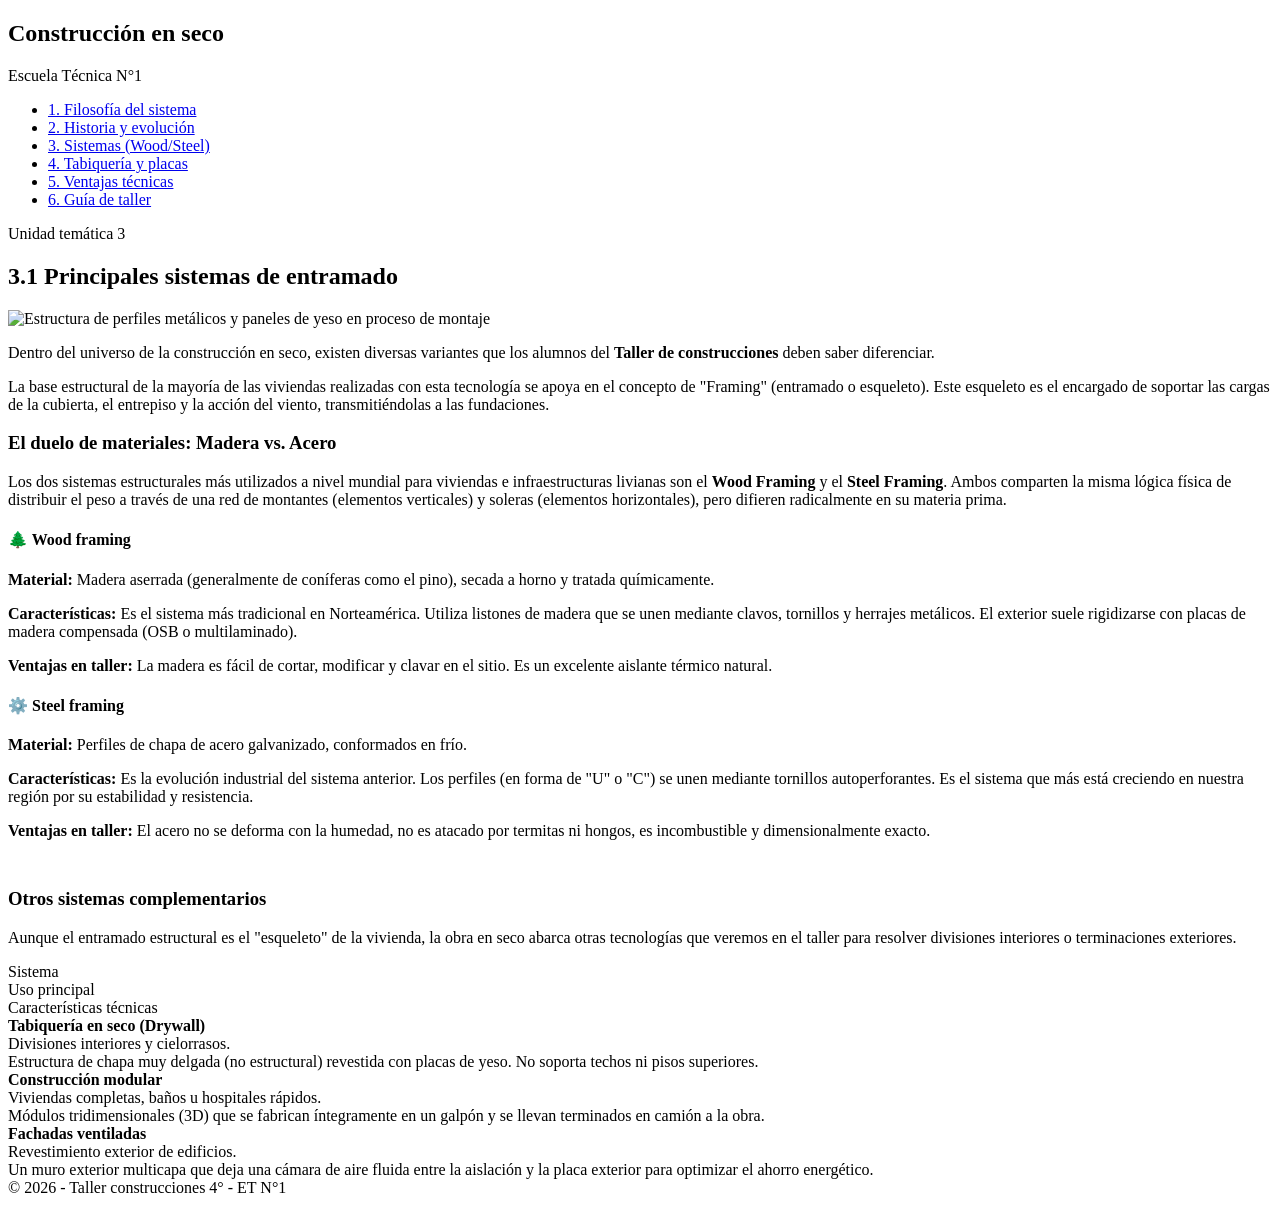
==== sistemas.html @ 57bbfccf "Se agrega ventajas.html, se modifica menú de navegación y se agrega carpeta para imágenes" ====
<!DOCTYPE html>
<html lang="es">
<head>
    <meta charset="UTF-8">
    <meta name="viewport" content="width=device-width, initial-scale=1.0">
    <title>Sistemas constructivos | ET N°1</title>
    <link href="https://fonts.googleapis.com/css2?family=Inter:wght@300;400;600;700&family=Roboto+Mono:wght@400;500&display=swap" rel="stylesheet">
    <link rel="stylesheet" href="styles.css">
</head>
<body>

    <aside>
        <h1>Construcción en seco</h1>
        <span class="school-name">Escuela Técnica N°1</span>
        <nav>
            <ul>
                <li><a href="index.html">1. Filosofía del sistema</a></li>
                <li><a href="historia.html">2. Historia y evolución</a></li>
                <li><a href="sistemas.html" class="active">3. Sistemas (Wood/Steel)</a></li>
                <li><a href="tabiqueria.html">4. Tabiquería y placas</a></li>
                <li><a href="ventajas.html">5. Ventajas técnicas</a></li>
                <li><a href="guia.html">6. Guía de taller</a></li>
            </ul>
        </nav>
    </aside>

    <main>
        <div class="container">
            <span class="badge">Unidad temática 3</span>
            <h2>3.1 Principales sistemas de entramado</h2>
            
            <img src="https://images.pexels.com/photos/1463917/pexels-photo-1463917.jpeg?auto=compress&cs=tinysrgb&w=850" 
                 alt="Estructura de perfiles metálicos y paneles de yeso en proceso de montaje" 
                 class="hero-image">

            <div class="intro-box">
                <p>Dentro del universo de la construcción en seco, existen diversas variantes que los alumnos del <strong>Taller de construcciones</strong> deben saber diferenciar.</p>
                <p>La base estructural de la mayoría de las viviendas realizadas con esta tecnología se apoya en el concepto de <span class="highlight">"Framing" (entramado o esqueleto)</span>. Este esqueleto es el encargado de soportar las cargas de la cubierta, el entrepiso y la acción del viento, transmitiéndolas a las fundaciones.</p>
            </div>

            <h3>El duelo de materiales: Madera vs. Acero</h3>
            <p>Los dos sistemas estructurales más utilizados a nivel mundial para viviendas e infraestructuras livianas son el <strong>Wood Framing</strong> y el <strong>Steel Framing</strong>. Ambos comparten la misma lógica física de distribuir el peso a través de una red de montantes (elementos verticales) y soleras (elementos horizontales), pero difieren radicalmente en su materia prima.</p>

            <div class="grid-pilares">
                <div class="pilar-card">
                    <h4>🌲 Wood framing</h4>
                    <p><strong>Material:</strong> Madera aserrada (generalmente de coníferas como el pino), secada a horno y tratada químicamente.</p>
                    <p><strong>Características:</strong> Es el sistema más tradicional en Norteamérica. Utiliza listones de madera que se unen mediante clavos, tornillos y herrajes metálicos. El exterior suele rigidizarse con placas de madera compensada (OSB o multilaminado).</p>
                    <p><strong>Ventajas en taller:</strong> La madera es fácil de cortar, modificar y clavar en el sitio. Es un excelente aislante térmico natural.</p>
                </div>

                <div class="pilar-card">
                    <h4>⚙️ Steel framing</h4>
                    <p><strong>Material:</strong> Perfiles de chapa de acero galvanizado, conformados en frío.</p>
                    <p><strong>Características:</strong> Es la evolución industrial del sistema anterior. Los perfiles (en forma de "U" o "C") se unen mediante tornillos autoperforantes. Es el sistema que más está creciendo en nuestra región por su estabilidad y resistencia.</p>
                    <p><strong>Ventajas en taller:</strong> El acero no se deforma con la humedad, no es atacado por termitas ni hongos, es incombustible y dimensionalmente exacto.</p>
                </div>
            </div>

            <h3 style="margin-top: 3rem;">Otros sistemas complementarios</h3>
            <p>Aunque el entramado estructural es el "esqueleto" de la vivienda, la obra en seco abarca otras tecnologías que veremos en el taller para resolver divisiones interiores o terminaciones exteriores.</p>

            <div class="table-section">
                <div class="grid-row header-row">
                    <div class="grid-item">Sistema</div>
                    <div class="grid-item">Uso principal</div>
                    <div class="grid-item">Características técnicas</div>
                </div>

                <div class="grid-row">
                    <div class="grid-item"><strong>Tabiquería en seco (Drywall)</strong></div>
                    <div class="grid-item">Divisiones interiores y cielorrasos.</div>
                    <div class="grid-item">Estructura de chapa muy delgada (no estructural) revestida con placas de yeso. No soporta techos ni pisos superiores.</div>
                </div>

                <div class="grid-row">
                    <div class="grid-item"><strong>Construcción modular</strong></div>
                    <div class="grid-item">Viviendas completas, baños u hospitales rápidos.</div>
                    <div class="grid-item">Módulos tridimensionales (3D) que se fabrican íntegramente en un galpón y se llevan terminados en camión a la obra.</div>
                </div>

                <div class="grid-row">
                    <div class="grid-item"><strong>Fachadas ventiladas</strong></div>
                    <div class="grid-item">Revestimiento exterior de edificios.</div>
                    <div class="grid-item">Un muro exterior multicapa que deja una cámara de aire fluida entre la aislación y la placa exterior para optimizar el ahorro energético.</div>
                </div>
            </div>

            <footer>
                © 2026 - Taller construcciones 4° - ET N°1
            </footer>
        </div>
    </main>

</body>
</html>
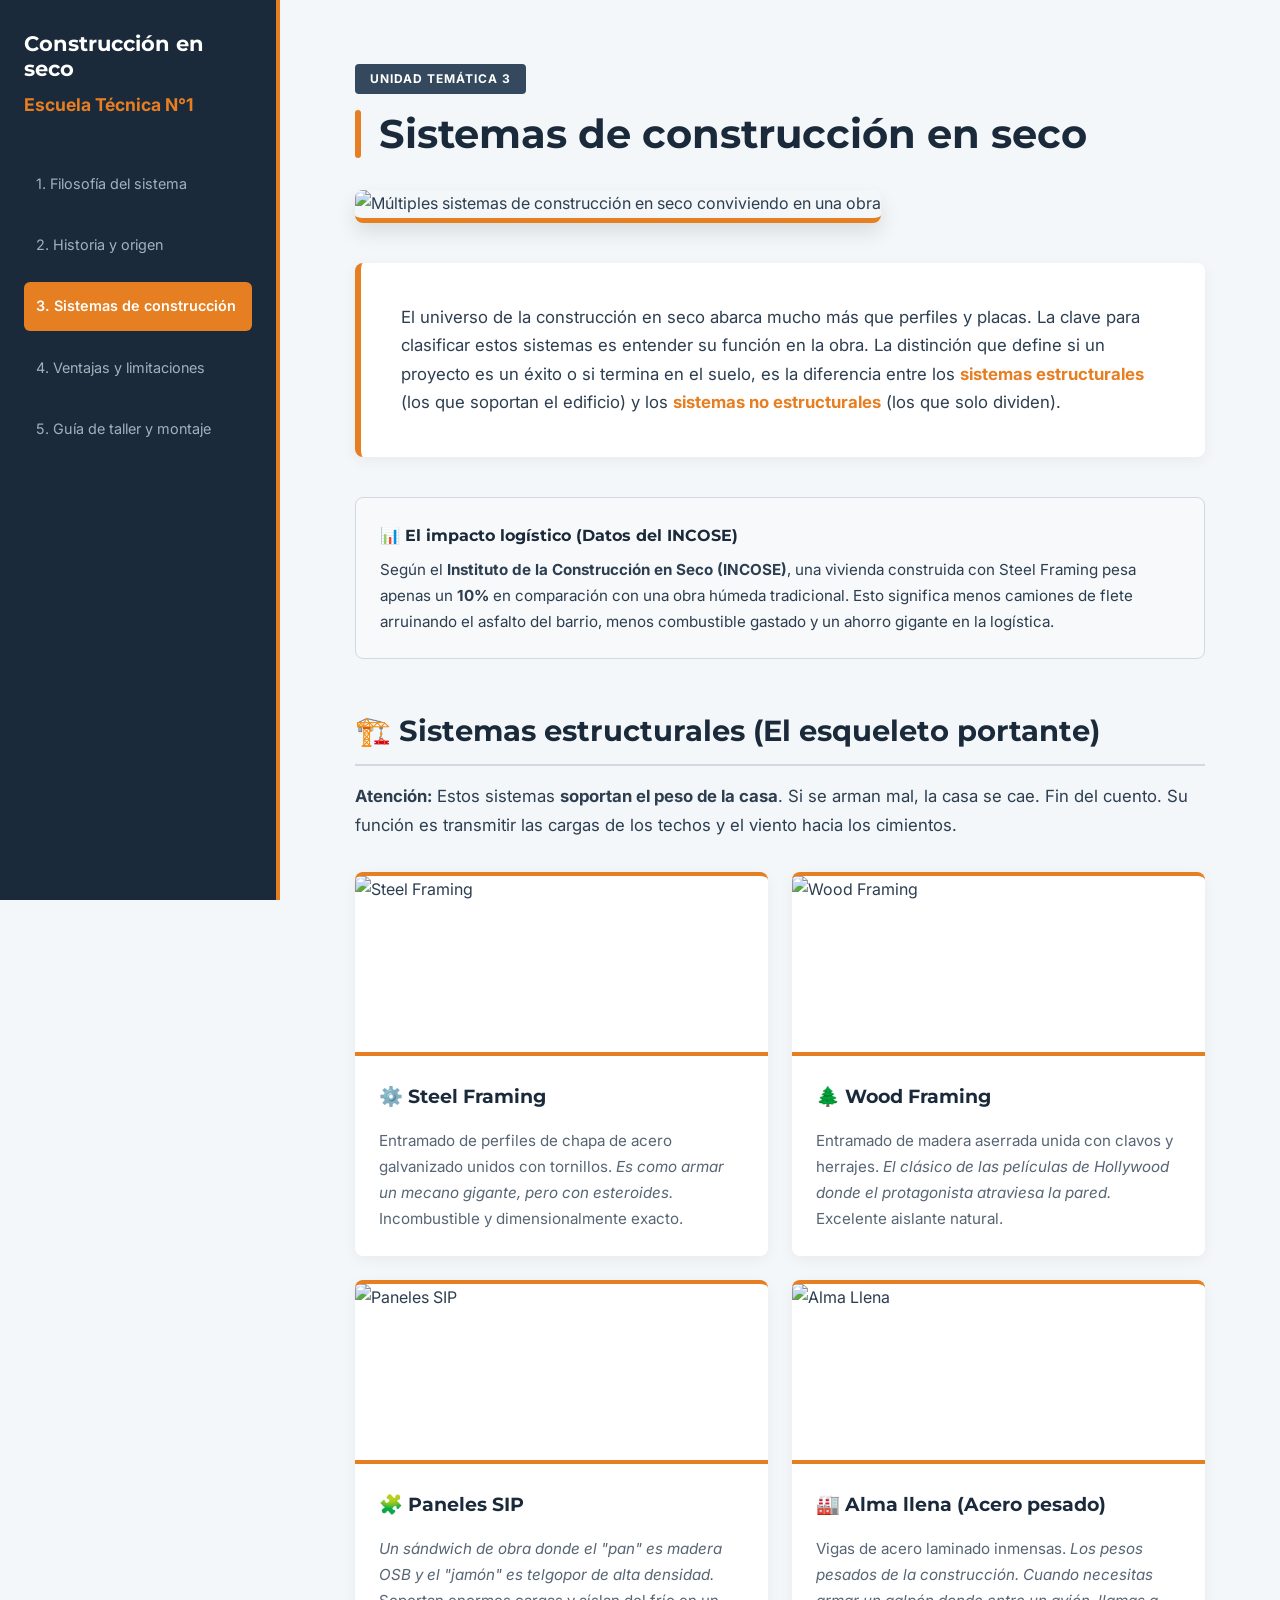
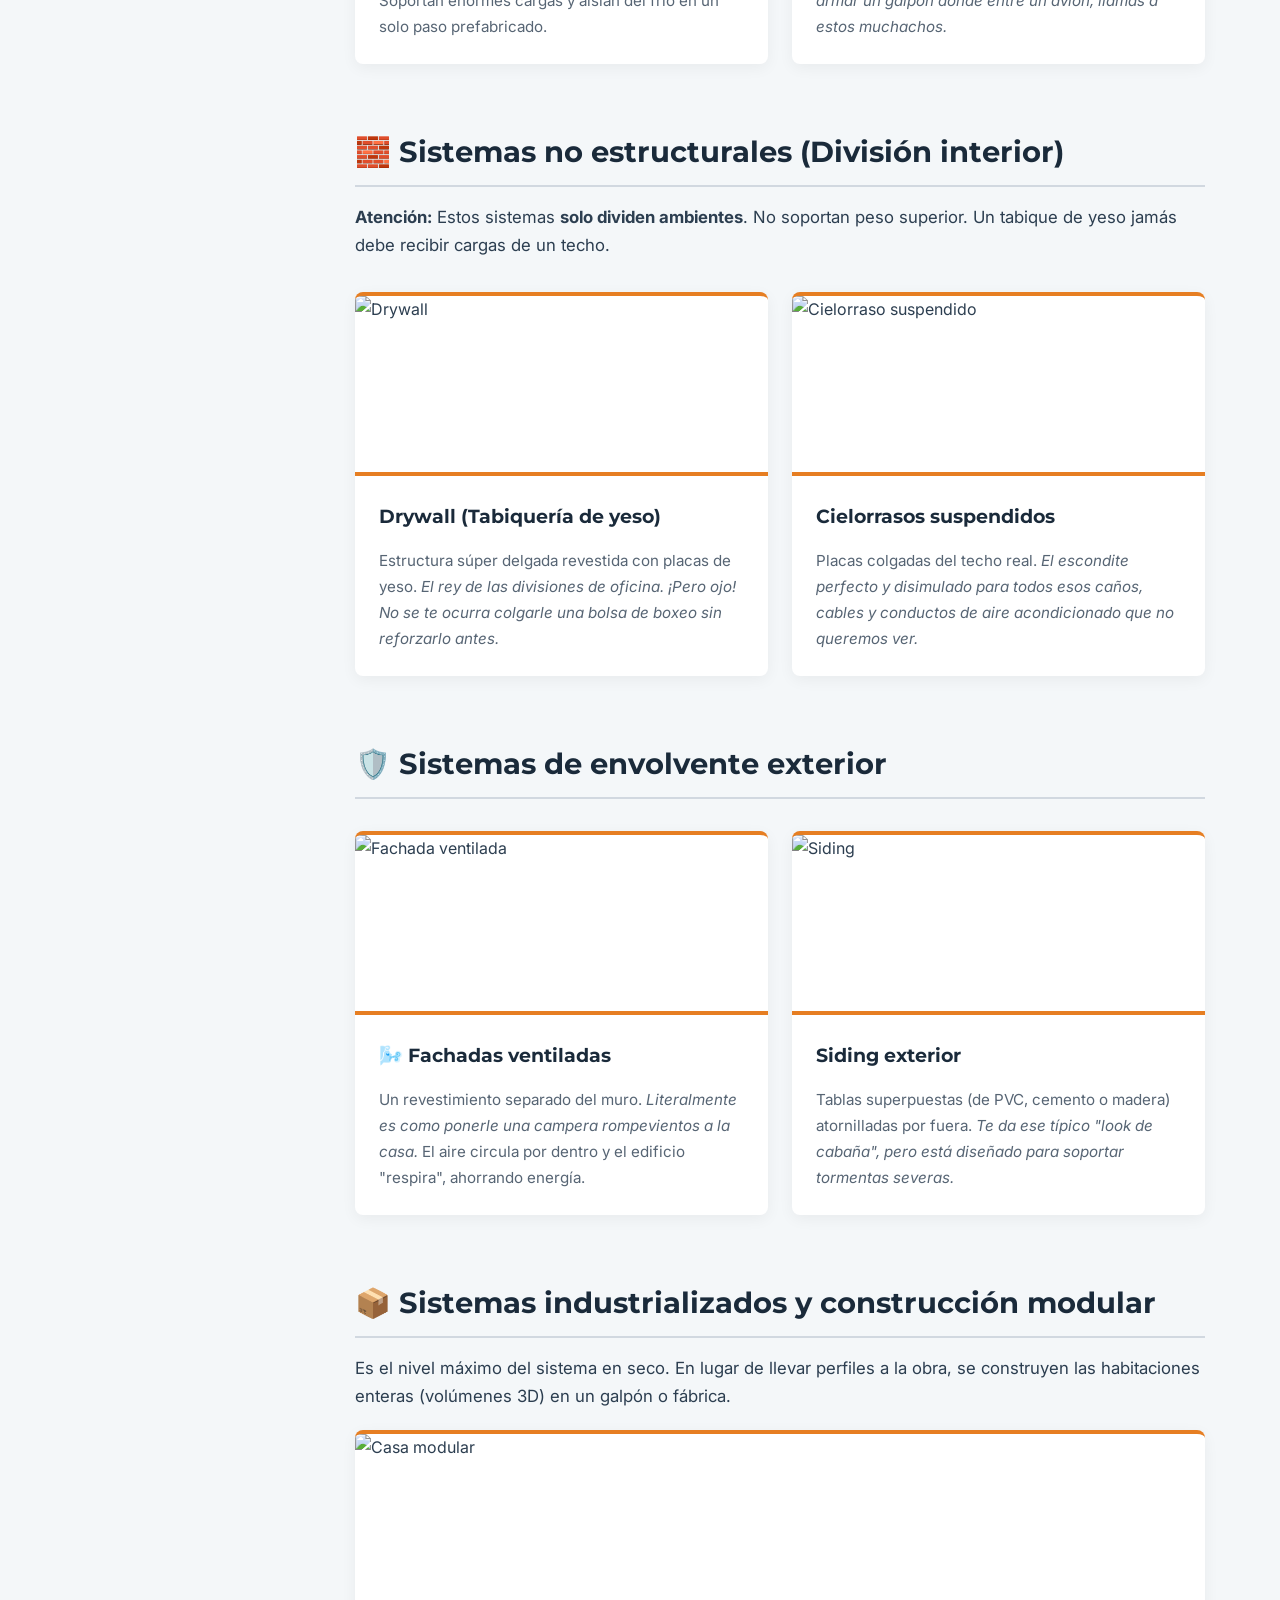
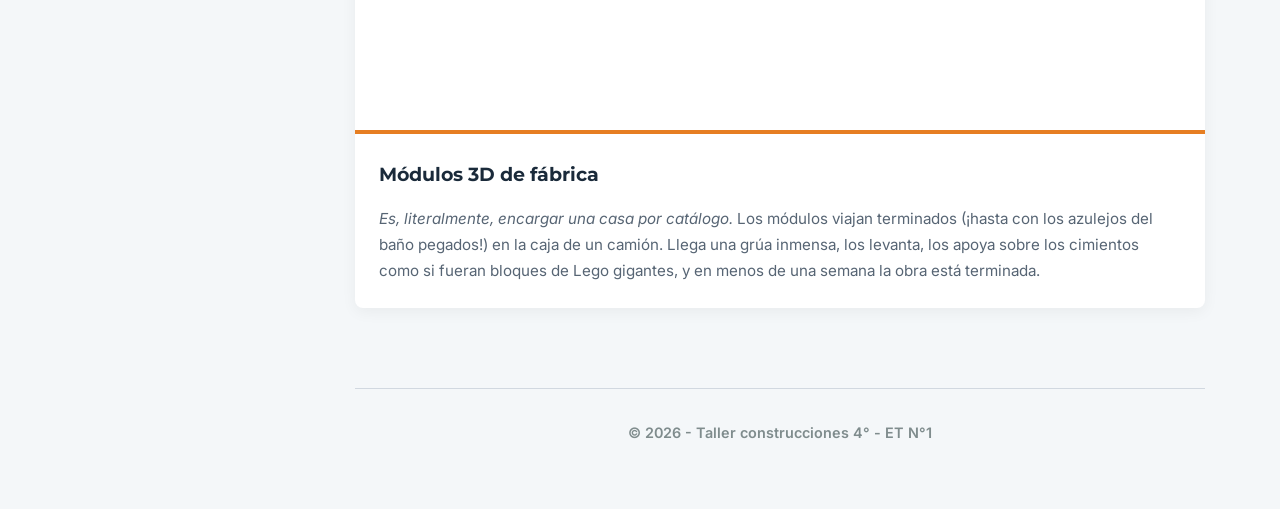
==== commit 6ee61501: "Se agregan imágenes y cards con tipos de sistemas constructivos" ====
--- a/sistemas.html
+++ b/sistemas.html
@@ -3,8 +3,8 @@
 <head>
     <meta charset="UTF-8">
     <meta name="viewport" content="width=device-width, initial-scale=1.0">
-    <title>Sistemas constructivos | ET N°1</title>
-    <link href="https://fonts.googleapis.com/css2?family=Inter:wght@300;400;600;700&family=Roboto+Mono:wght@400;500&display=swap" rel="stylesheet">
+    <title>Sistemas de Construcción en Seco | ET N°1</title>
+    <link href="https://fonts.googleapis.com/css2?family=Inter:wght@300;400;600;700&family=Montserrat:wght@600;700;800&display=swap" rel="stylesheet">
     <link rel="stylesheet" href="styles.css">
 </head>
 <body>
@@ -15,11 +15,10 @@
         <nav>
             <ul>
                 <li><a href="index.html">1. Filosofía del sistema</a></li>
-                <li><a href="historia.html">2. Historia y evolución</a></li>
-                <li><a href="sistemas.html" class="active">3. Sistemas (Wood/Steel)</a></li>
-                <li><a href="tabiqueria.html">4. Tabiquería y placas</a></li>
-                <li><a href="ventajas.html">5. Ventajas técnicas</a></li>
-                <li><a href="guia.html">6. Guía de taller</a></li>
+                <li><a href="historia.html">2. Historia y origen</a></li>
+                <li><a href="sistemas.html" class="active">3. Sistemas de construcción</a></li>
+                <li><a href="analisis.html">4. Ventajas y limitaciones</a></li>
+                <li><a href="guia.html">5. Guía de taller y montaje</a></li>
             </ul>
         </nav>
     </aside>
@@ -27,62 +26,107 @@
     <main>
         <div class="container">
             <span class="badge">Unidad temática 3</span>
-            <h2>3.1 Principales sistemas de entramado</h2>
+            <h2>Sistemas de construcción en seco</h2>
             
-            <img src="https://images.pexels.com/photos/1463917/pexels-photo-1463917.jpeg?auto=compress&cs=tinysrgb&w=850" 
-                 alt="Estructura de perfiles metálicos y paneles de yeso en proceso de montaje" 
+            <img src="img/sistemas-varios.jpg" 
+                 alt="Múltiples sistemas de construcción en seco conviviendo en una obra" 
                  class="hero-image">
 
             <div class="intro-box">
-                <p>Dentro del universo de la construcción en seco, existen diversas variantes que los alumnos del <strong>Taller de construcciones</strong> deben saber diferenciar.</p>
-                <p>La base estructural de la mayoría de las viviendas realizadas con esta tecnología se apoya en el concepto de <span class="highlight">"Framing" (entramado o esqueleto)</span>. Este esqueleto es el encargado de soportar las cargas de la cubierta, el entrepiso y la acción del viento, transmitiéndolas a las fundaciones.</p>
+                <p>El universo de la construcción en seco abarca mucho más que perfiles y placas. La clave para clasificar estos sistemas es entender su función en la obra. La distinción que define si un proyecto es un éxito o si termina en el suelo, es la diferencia entre los <span class="highlight">sistemas estructurales</span> (los que soportan el edificio) y los <span class="highlight">sistemas no estructurales</span> (los que solo dividen).</p>
             </div>
 
-            <h3>El duelo de materiales: Madera vs. Acero</h3>
-            <p>Los dos sistemas estructurales más utilizados a nivel mundial para viviendas e infraestructuras livianas son el <strong>Wood Framing</strong> y el <strong>Steel Framing</strong>. Ambos comparten la misma lógica física de distribuir el peso a través de una red de montantes (elementos verticales) y soleras (elementos horizontales), pero difieren radicalmente en su materia prima.</p>
+            <div style="background-color: #f8f9fa; border: 1px solid #d1d8e0; border-radius: 8px; padding: 1.5rem; margin-bottom: 3rem;">
+                <h4 style="color: var(--primary); margin-bottom: 0.5rem;">📊 El impacto logístico (Datos del INCOSE)</h4>
+                <p style="font-size: 0.95rem; margin-bottom: 0;">Según el <strong>Instituto de la Construcción en Seco (INCOSE)</strong>, una vivienda construida con Steel Framing pesa apenas un <strong>10%</strong> en comparación con una obra húmeda tradicional. Esto significa menos camiones de flete arruinando el asfalto del barrio, menos combustible gastado y un ahorro gigante en la logística.</p>
+            </div>
+
+            <h3>🏗️ Sistemas estructurales (El esqueleto portante)</h3>
+            <p><strong>Atención:</strong> Estos sistemas <strong>soportan el peso de la casa</strong>. Si se arman mal, la casa se cae. Fin del cuento. Su función es transmitir las cargas de los techos y el viento hacia los cimientos.</p>
 
             <div class="grid-pilares">
-                <div class="pilar-card">
-                    <h4>🌲 Wood framing</h4>
-                    <p><strong>Material:</strong> Madera aserrada (generalmente de coníferas como el pino), secada a horno y tratada químicamente.</p>
-                    <p><strong>Características:</strong> Es el sistema más tradicional en Norteamérica. Utiliza listones de madera que se unen mediante clavos, tornillos y herrajes metálicos. El exterior suele rigidizarse con placas de madera compensada (OSB o multilaminado).</p>
-                    <p><strong>Ventajas en taller:</strong> La madera es fácil de cortar, modificar y clavar en el sitio. Es un excelente aislante térmico natural.</p>
+                <div class="pilar-card sin-padding-top">
+                    <img src="https://images.pexels.com/photos/1463917/pexels-photo-1463917.jpeg?auto=compress&cs=tinysrgb&w=600" class="card-img" alt="Steel Framing">
+                    <div class="card-content">
+                        <h4>⚙️ Steel Framing</h4>
+                        <p>Entramado de perfiles de chapa de acero galvanizado unidos con tornillos. <em>Es como armar un mecano gigante, pero con esteroides.</em> Incombustible y dimensionalmente exacto.</p>
+                    </div>
                 </div>
 
-                <div class="pilar-card">
-                    <h4>⚙️ Steel framing</h4>
-                    <p><strong>Material:</strong> Perfiles de chapa de acero galvanizado, conformados en frío.</p>
-                    <p><strong>Características:</strong> Es la evolución industrial del sistema anterior. Los perfiles (en forma de "U" o "C") se unen mediante tornillos autoperforantes. Es el sistema que más está creciendo en nuestra región por su estabilidad y resistencia.</p>
-                    <p><strong>Ventajas en taller:</strong> El acero no se deforma con la humedad, no es atacado por termitas ni hongos, es incombustible y dimensionalmente exacto.</p>
+                <div class="pilar-card sin-padding-top">
+                    <img src="https://images.pexels.com/photos/2209529/pexels-photo-2209529.jpeg?auto=compress&cs=tinysrgb&w=600" class="card-img" alt="Wood Framing">
+                    <div class="card-content">
+                        <h4>🌲 Wood Framing</h4>
+                        <p>Entramado de madera aserrada unida con clavos y herrajes. <em>El clásico de las películas de Hollywood donde el protagonista atraviesa la pared.</em> Excelente aislante natural.</p>
+                    </div>
+                </div>
+
+                <div class="pilar-card sin-padding-top">
+                    <img src="https://images.pexels.com/photos/2760241/pexels-photo-2760241.jpeg?auto=compress&cs=tinysrgb&w=600" class="card-img" alt="Paneles SIP">
+                    <div class="card-content">
+                        <h4>🧩 Paneles SIP</h4>
+                        <p><em>Un sándwich de obra donde el "pan" es madera OSB y el "jamón" es telgopor de alta densidad.</em> Soportan enormes cargas y aíslan del frío en un solo paso prefabricado.</p>
+                    </div>
+                </div>
+
+                <div class="pilar-card sin-padding-top">
+                    <img src="https://images.pexels.com/photos/1750566/pexels-photo-1750566.jpeg?auto=compress&cs=tinysrgb&w=600" class="card-img" alt="Alma Llena">
+                    <div class="card-content">
+                        <h4>🏭 Alma llena (Acero pesado)</h4>
+                        <p>Vigas de acero laminado inmensas. <em>Los pesos pesados de la construcción. Cuando necesitas armar un galpón donde entre un avión, llamas a estos muchachos.</em></p>
+                    </div>
                 </div>
             </div>
 
-            <h3 style="margin-top: 3rem;">Otros sistemas complementarios</h3>
-            <p>Aunque el entramado estructural es el "esqueleto" de la vivienda, la obra en seco abarca otras tecnologías que veremos en el taller para resolver divisiones interiores o terminaciones exteriores.</p>
+            <h3 style="margin-top: 4rem;">🧱 Sistemas no estructurales (División interior)</h3>
+            <p><strong>Atención:</strong> Estos sistemas <strong>solo dividen ambientes</strong>. No soportan peso superior. Un tabique de yeso jamás debe recibir cargas de un techo.</p>
 
-            <div class="table-section">
-                <div class="grid-row header-row">
-                    <div class="grid-item">Sistema</div>
-                    <div class="grid-item">Uso principal</div>
-                    <div class="grid-item">Características técnicas</div>
+            <div class="grid-pilares">
+                <div class="pilar-card sin-padding-top">
+                    <img src="https://images.pexels.com/photos/1216544/pexels-photo-1216544.jpeg?auto=compress&cs=tinysrgb&w=600" class="card-img" alt="Drywall">
+                    <div class="card-content">
+                        <h4>Drywall (Tabiquería de yeso)</h4>
+                        <p>Estructura súper delgada revestida con placas de yeso. <em>El rey de las divisiones de oficina. ¡Pero ojo! No se te ocurra colgarle una bolsa de boxeo sin reforzarlo antes.</em></p>
+                    </div>
                 </div>
 
-                <div class="grid-row">
-                    <div class="grid-item"><strong>Tabiquería en seco (Drywall)</strong></div>
-                    <div class="grid-item">Divisiones interiores y cielorrasos.</div>
-                    <div class="grid-item">Estructura de chapa muy delgada (no estructural) revestida con placas de yeso. No soporta techos ni pisos superiores.</div>
+                <div class="pilar-card sin-padding-top">
+                    <img src="https://images.pexels.com/photos/259962/pexels-photo-259962.jpeg?auto=compress&cs=tinysrgb&w=600" class="card-img" alt="Cielorraso suspendido">
+                    <div class="card-content">
+                        <h4>Cielorrasos suspendidos</h4>
+                        <p>Placas colgadas del techo real. <em>El escondite perfecto y disimulado para todos esos caños, cables y conductos de aire acondicionado que no queremos ver.</em></p>
+                    </div>
+                </div>
+            </div>
+
+            <h3 style="margin-top: 4rem;">🛡️ Sistemas de envolvente exterior</h3>
+
+            <div class="grid-pilares">
+                <div class="pilar-card sin-padding-top">
+                    <img src="https://images.pexels.com/photos/2581598/pexels-photo-2581598.jpeg?auto=compress&cs=tinysrgb&w=600" class="card-img" alt="Fachada ventilada">
+                    <div class="card-content">
+                        <h4>🌬️ Fachadas ventiladas</h4>
+                        <p>Un revestimiento separado del muro. <em>Literalmente es como ponerle una campera rompevientos a la casa.</em> El aire circula por dentro y el edificio "respira", ahorrando energía.</p>
+                    </div>
                 </div>
 
-                <div class="grid-row">
-                    <div class="grid-item"><strong>Construcción modular</strong></div>
-                    <div class="grid-item">Viviendas completas, baños u hospitales rápidos.</div>
-                    <div class="grid-item">Módulos tridimensionales (3D) que se fabrican íntegramente en un galpón y se llevan terminados en camión a la obra.</div>
+                <div class="pilar-card sin-padding-top">
+                    <img src="https://images.pexels.com/photos/208816/pexels-photo-208816.jpeg?auto=compress&cs=tinysrgb&w=600" class="card-img" alt="Siding">
+                    <div class="card-content">
+                        <h4> Siding exterior</h4>
+                        <p>Tablas superpuestas (de PVC, cemento o madera) atornilladas por fuera. <em>Te da ese típico "look de cabaña", pero está diseñado para soportar tormentas severas.</em></p>
+                    </div>
                 </div>
+            </div>
 
-                <div class="grid-row">
-                    <div class="grid-item"><strong>Fachadas ventiladas</strong></div>
-                    <div class="grid-item">Revestimiento exterior de edificios.</div>
-                    <div class="grid-item">Un muro exterior multicapa que deja una cámara de aire fluida entre la aislación y la placa exterior para optimizar el ahorro energético.</div>
+            <h3 style="margin-top: 4rem;">📦 Sistemas industrializados y construcción modular</h3>
+            <p>Es el nivel máximo del sistema en seco. En lugar de llevar perfiles a la obra, se construyen las habitaciones enteras (volúmenes 3D) en un galpón o fábrica.</p>
+
+            <div class="pilar-card sin-padding-top" style="max-width: 100%; margin-top: 1rem;">
+                <img src="https://images.pexels.com/photos/101808/pexels-photo-101808.jpeg?auto=compress&cs=tinysrgb&w=850" class="card-img" alt="Casa modular" style="height: 300px;">
+                <div class="card-content">
+                    <h4>Módulos 3D de fábrica</h4>
+                    <p><em>Es, literalmente, encargar una casa por catálogo.</em> Los módulos viajan terminados (¡hasta con los azulejos del baño pegados!) en la caja de un camión. Llega una grúa inmensa, los levanta, los apoya sobre los cimientos como si fueran bloques de Lego gigantes, y en menos de una semana la obra está terminada.</p>
                 </div>
             </div>
 
--- a/styles.css
+++ b/styles.css
@@ -0,0 +1,351 @@
+/* Variables y configuración base */
+:root {
+    --primary: #1a2a3a; /* Azul oscuro institucional */
+    --accent: #e67e22;  /* Naranja industrial/técnico */
+    --bg: #f4f7f9;
+    --text: #2c3e50;
+    --white: #ffffff;
+    --border: #d1d8e0;
+}
+
+* {
+    box-sizing: border-box;
+    margin: 0;
+    padding: 0;
+}
+
+body {
+    font-family: 'Inter', sans-serif;
+    background-color: var(--bg);
+    color: var(--text);
+    line-height: 1.7;
+    display: flex;
+}
+
+/* --- Barra lateral (sidebar) --- */
+aside {
+    width: 280px;
+    background-color: var(--primary);
+    color: white;
+    height: 100vh;
+    position: fixed;
+    padding: 2rem 1.5rem;
+    display: flex;
+    flex-direction: column;
+    z-index: 100;
+    border-right: 4px solid var(--accent);
+}
+
+aside h1 {
+    font-size: 1.3rem;
+    margin-bottom: 0.5rem;
+    line-height: 1.2;
+}
+
+aside .school-name {
+    color: var(--accent);
+    font-weight: 700;
+    font-size: 1.1rem;
+    margin-bottom: 2.5rem;
+    display: block;
+}
+
+nav ul {
+    list-style: none;
+}
+
+nav li {
+    margin-bottom: 0.8rem;
+}
+
+nav a {
+    color: #a4b0be;
+    text-decoration: none;
+    font-size: 0.9rem;
+    display: block;
+    padding: 12px;
+    border-radius: 6px;
+    transition: all 0.3s ease;
+}
+
+nav a:hover {
+    background-color: rgba(255, 255, 255, 0.05);
+    color: white;
+}
+
+nav a.active {
+    background-color: var(--accent);
+    color: white;
+    font-weight: 600;
+}
+
+/* --- Contenido principal --- */
+main {
+    margin-left: 280px;
+    padding: 4rem;
+    width: 100%;
+}
+
+.container {
+    max-width: 850px;
+    margin: 0 auto;
+}
+
+.badge {
+    background-color: #34495e;
+    color: white;
+    padding: 5px 15px;
+    border-radius: 4px;
+    font-size: 0.75rem;
+    font-weight: 700;
+    text-transform: uppercase;
+    margin-bottom: 1rem;
+    display: inline-block;
+    letter-spacing: 1px;
+}
+
+h1, h2, h3, h4, h5, h6 {
+    font-family: 'Montserrat', sans-serif; /* Nueva fuente para títulos */
+}
+
+h2 {
+    font-size: 2.5rem;
+    color: var(--primary);
+    margin-bottom: 2rem;
+    line-height: 1.2;
+    position: relative;
+    padding-left: 1.5rem;
+}
+
+/* Agrego una barra lateral decorativa al título principal */
+h2::before {
+    content: '';
+    position: absolute;
+    left: 0;
+    top: 0;
+    height: 100%;
+    width: 6px;
+    background-color: var(--accent);
+    border-radius: 3px;
+}
+
+h3 {
+    font-size: 1.8rem;
+    color: var(--primary);
+    margin: 2.5rem 0 1rem 0;
+    border-bottom: 2px solid var(--border);
+    padding-bottom: 0.5rem;
+}
+
+p {
+    margin-bottom: 1.2rem;
+    font-size: 1.05rem;
+}
+
+.hero-image {
+    width: 100%;
+    height: 450px;
+    object-fit: cover;
+    border-radius: 8px;
+    box-shadow: 0 10px 20px rgba(0,0,0,0.1);
+    margin-bottom: 2.5rem;
+    border-bottom: 5px solid var(--accent);
+}
+
+.intro-box {
+    background: white;
+    padding: 2.5rem;
+    border-radius: 8px;
+    border-left: 6px solid var(--accent);
+    box-shadow: 0 4px 15px rgba(0,0,0,0.05);
+    margin-bottom: 2.5rem;
+}
+
+.intro-box p:last-child {
+    margin-bottom: 0;
+}
+
+.highlight {
+    color: var(--accent);
+    font-weight: 700;
+}
+
+/* --- Tabla de comparación con divs (CSS Grid) --- */
+.table-section {
+    margin: 3rem 0;
+    background: white;
+    border-radius: 8px;
+    overflow: hidden;
+    box-shadow: 0 4px 15px rgba(0,0,0,0.05);
+    display: flex;
+    flex-direction: column;
+}
+
+.grid-row {
+    display: grid;
+    grid-template-columns: 1fr 1fr 1fr;
+    border-bottom: 1px solid var(--border);
+}
+
+.grid-row:last-child {
+    border-bottom: none;
+}
+
+.header-row {
+    background-color: var(--primary);
+    color: white;
+    font-weight: 600;
+}
+
+.grid-item {
+    padding: 1.2rem;
+    font-size: 1rem;
+}
+
+/* --- Cuadrícula de pilares --- */
+.grid-pilares {
+    display: grid;
+    grid-template-columns: 1fr 1fr;
+    gap: 1.5rem;
+    margin-top: 2rem;
+}
+
+.pilar-card {
+    background: white;
+    padding: 2rem;
+    border-radius: 8px;
+    border-top: 4px solid var(--accent);
+    box-shadow: 0 4px 15px rgba(0,0,0,0.05);
+    transition: transform 0.3s ease;
+}
+
+.pilar-card:hover {
+    transform: translateY(-5px);
+}
+
+.pilar-card h4 {
+    margin-bottom: 1rem;
+    color: var(--primary);
+    font-size: 1.2rem;
+}
+
+.pilar-card p {
+    font-size: 0.95rem;
+    margin-bottom: 0;
+    color: #576574;
+}
+
+footer {
+    margin-top: 5rem;
+    padding-top: 2rem;
+    border-top: 1px solid var(--border);
+    text-align: center;
+    font-size: 0.9rem;
+    color: #7f8c8d;
+    font-weight: 600;
+}
+
+/* --- Responsivo --- */
+@media (max-width: 900px) {
+    aside { width: 0; display: none; }
+    main { margin-left: 0; padding: 2rem; }
+    .grid-pilares { grid-template-columns: 1fr; }
+    
+    /* Adaptar la tabla div a pantallas pequeñas */
+    .grid-row {
+        grid-template-columns: 1fr;
+        border-bottom: 3px solid var(--border);
+    }
+    .header-row {
+        display: none; /* Ocultamos la cabecera en móviles para apilar la info */
+    }
+    .grid-item {
+        border-bottom: 1px solid #eee;
+    }
+    .grid-item:first-child {
+        background-color: var(--primary);
+        color: white;
+        font-weight: bold;
+    }
+}
+
+/*Historia*/
+
+/* --- Línea de tiempo (Timeline) --- */
+.timeline {
+    position: relative;
+    max-width: 100%;
+    margin: 2rem 0;
+    padding-left: 2rem;
+    border-left: 3px solid var(--border);
+}
+
+.timeline-item {
+    position: relative;
+    margin-bottom: 2.5rem;
+}
+
+.timeline-item:last-child {
+    margin-bottom: 0;
+}
+
+/* El punto en la línea de tiempo */
+.timeline-item::before {
+    content: '';
+    position: absolute;
+    left: -2.65rem; /* Ajuste para centrar sobre la línea del borde */
+    top: 0;
+    width: 1rem;
+    height: 1rem;
+    background-color: var(--accent);
+    border: 3px solid var(--white);
+    border-radius: 50%;
+    box-shadow: 0 0 0 2px var(--border);
+}
+
+.timeline-year {
+    font-size: 0.9rem;
+    font-weight: 700;
+    color: var(--accent);
+    margin-bottom: 0.3rem;
+    letter-spacing: 1px;
+}
+
+.timeline-content {
+    background: white;
+    padding: 1.5rem;
+    border-radius: 8px;
+    box-shadow: 0 4px 10px rgba(0,0,0,0.03);
+    border: 1px solid var(--border);
+}
+
+.timeline-content h4 {
+    color: var(--primary);
+    margin-bottom: 0.5rem;
+    font-size: 1.15rem;
+}
+
+.timeline-content p {
+    font-size: 0.95rem;
+    margin-bottom: 0;
+    color: #576574;
+}
+
+/* Estilos para las nuevas tarjetas con imágenes */
+.sin-padding-top {
+    padding: 0;
+    overflow: hidden;
+    display: flex;
+    flex-direction: column;
+}
+
+.card-img {
+    width: 100%;
+    height: 180px;
+    object-fit: cover;
+    border-bottom: 4px solid var(--accent);
+}
+
+.card-content {
+    padding: 1.5rem;
+}
